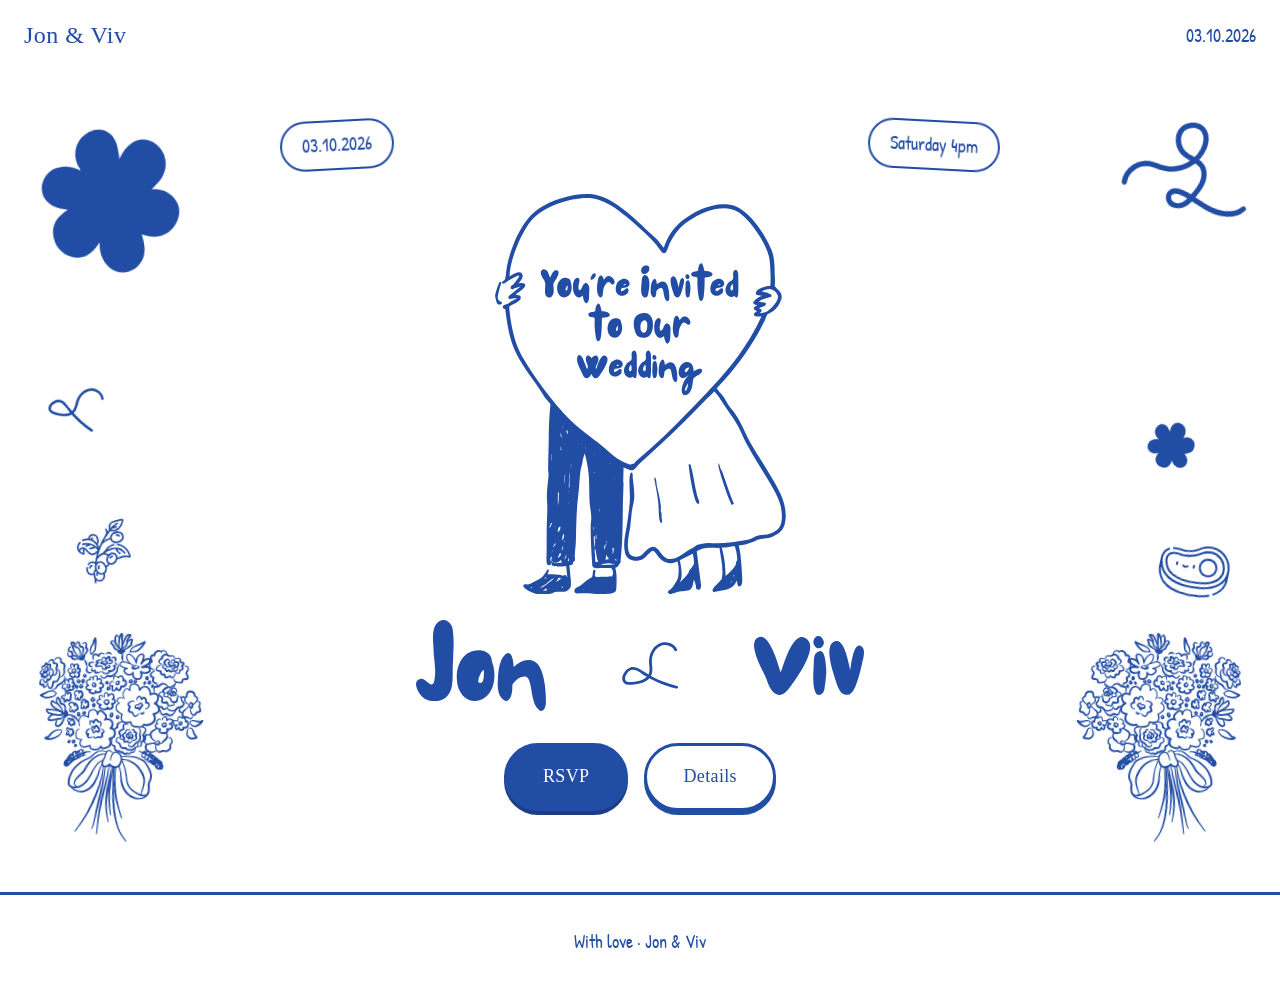
==== index.html @ f6b3a181 "Wedding RSVP for Oct 3" ====
<!DOCTYPE html>
<html lang="en-GB">
<head>
  <meta charset="UTF-8" />
  <meta name="viewport" content="width=device-width, initial-scale=1" />
  <title>Jon &amp; Viv: We Ball · 3 October 2026</title>
  <meta name="description" content="Jon &amp; Viv are getting married — Saturday 3 October 2026 in Bandar Puteri Puchong." />
  <link rel="preconnect" href="https://fonts.googleapis.com">
  <link rel="preconnect" href="https://fonts.gstatic.com" crossorigin>
  <link href="https://fonts.googleapis.com/css2?family=Chewy&family=Patrick+Hand&family=Inter:wght@400;500;600&display=swap" rel="stylesheet">
  <link rel="stylesheet" href="css/style.css" />
  <link rel="icon" href="data:image/svg+xml,%3Csvg xmlns='http://www.w3.org/2000/svg' viewBox='0 0 32 32'%3E%3Cpath d='M16 26C12 22 6 18 6 12C6 9 8.5 7 11.5 7C13.5 7 15 8 16 9.5C17 8 18.5 7 20.5 7C23.5 7 26 9 26 12C26 18 20 22 16 26Z' fill='%23224da5'/%3E%3C/svg%3E" />
</head>
<body>

  <nav class="site-nav fade-in" style="--delay: 100ms">
    <a href="index.html" class="nav-brand">Jon &amp; Viv</a>
    <span class="handwritten" style="color: var(--blue); font-size: 1.125rem;">03.10.2026</span>
  </nav>

  <section class="hero">

    <!-- Decorative SVG corners — outer div handles pop-in entrance,
         inner div handles continuous spin/sway so they don't fight. -->

    <div class="hero-doodle hero-doodle-tl pop-in" style="--delay: 600ms; --rot: -8deg;">
      <div class="anim-spin"><img src="img/flower.svg" alt="" /></div>
    </div>

    <div class="hero-doodle hero-doodle-tr pop-in" style="--delay: 800ms; --rot: 12deg;">
      <div class="anim-scribble-bob"><img src="img/scribble-1.svg" alt="" /></div>
    </div>

    <div class="hero-doodle hero-doodle-bl pop-in" style="--delay: 1000ms; --rot: 6deg;">
      <div class="anim-sway"><img src="img/bouquet.svg" alt="" /></div>
    </div>

    <div class="hero-doodle hero-doodle-br pop-in" style="--delay: 1100ms; --rot: -6deg;">
      <div class="anim-sway anim-sway-reverse"><img src="img/bouquet.svg" alt="" style="transform: scaleX(-1);" /></div>
    </div>

    <!-- Extra scattered accents in the mid-margins (desktop only) -->
    <div class="hero-doodle pop-in hide-on-mobile" style="top: 38%; left: 4%; width: 50px; --delay: 1300ms; --rot: 20deg;">
      <img src="img/scribble-2.svg" alt="" />
    </div>
    <div class="hero-doodle pop-in hide-on-mobile" style="top: 42%; right: 6%; width: 60px; --delay: 1400ms; --rot: -25deg;">
      <img src="img/flower.svg" alt="" />
    </div>
    <div class="hero-doodle pop-in hide-on-mobile" style="bottom: 38%; left: 6%; width: 56px; --delay: 1500ms; --rot: -15deg;">
      <img src="img/drink.svg" alt="" />
    </div>
    <div class="hero-doodle pop-in hide-on-mobile" style="bottom: 35%; right: 4%; width: 70px; --delay: 1600ms; --rot: 12deg;">
      <img src="img/beef.svg" alt="" />
    </div>

    <div style="position: relative; z-index: 2; max-width: 720px; width: 100%;">

      <!-- Date + time pills -->
      <div class="hero-pills">
        <span class="pill hero-pill-left pop-in" style="--delay: 200ms; --rot: -3deg;">03.10.2026</span>
        <span class="pill hero-pill-right pop-in" style="--delay: 350ms; --rot: 3deg;">Saturday 4pm</span>
      </div>

      <!-- Bride + groom illustration — your full invite card centrepiece
           (already includes the "You're invited" heart text inside) -->
      <div class="hero-couple-illo fade-in wiggle" style="--delay: 500ms;">
        <div class="couple-float">
          <img src="img/bride-groom.svg" alt="You're invited to our wedding — Jon and Viv" />
        </div>
      </div>

      <!-- Jon & Viv name labels — using your chunky brush SVGs.
           A tiny scribble sits between them for the "&" moment. -->
      <div class="hero-names">
        <img src="img/jon.svg" alt="Jon"
             class="fade-in"
             style="--delay: 900ms; transform: rotate(-3deg); width: clamp(80px, 14vw, 130px); height: auto;" />
        <img src="img/scribble-2.svg" alt=""
             class="fade-in"
             style="--delay: 1000ms; width: clamp(36px, 6vw, 56px); height: auto;" />
        <img src="img/viv.svg" alt="Viv"
             class="fade-in"
             style="--delay: 1100ms; transform: rotate(3deg); width: clamp(70px, 12vw, 110px); height: auto;" />
      </div>

      <!-- CTA -->
      <div class="hero-cta fade-in" style="--delay: 1300ms;">
        <div class="btn-row">
          <a href="rsvp.html" class="btn">RSVP</a>
          <a href="details.html" class="btn btn-outline">Details</a>
        </div>
      </div>

    </div>
  </section>

  <footer class="site-footer">
    With love · Jon &amp; Viv
  </footer>

  <script src="js/main.js"></script>
</body>
</html>
---- css/style.css ----
/* ============================================
   Jon & Viv: We Ball
   Design system: bold blue, chunky doodly
   ============================================ */

:root {
  /* Colour — Bold blue on white */
  --blue: #224da5;
  --blue-dark: #1a3d85;
  --blue-light: #4d75c7;
  --blue-soft: #eaf0fb;
  --blue-tint: #f5f8fd;
  --white: #FFFFFF;
  --cream: #FFFCF5;
  --ink: #0d1c3d;
  --ink-soft: #4a5a7a;
  --line: #c5d3ed;

  /* Type */
  --font-display: "Chewy", "Comic Sans MS", cursive;
  --font-accent: "Patrick Hand", "Comic Sans MS", cursive;
  --font-body: "Inter", -apple-system, BlinkMacSystemFont, "Segoe UI", sans-serif;

  /* Spacing — 8px grid */
  --space-1: 0.25rem;
  --space-2: 0.5rem;
  --space-3: 1rem;
  --space-4: 1.5rem;
  --space-5: 2rem;
  --space-6: 3rem;
  --space-7: 4rem;
  --space-8: 6rem;
  --space-9: 8rem;

  /* Motion */
  --ease-out: cubic-bezier(0.22, 1, 0.36, 1);
  --ease-bounce: cubic-bezier(0.34, 1.56, 0.64, 1);
  --ease-soft: cubic-bezier(0.4, 0, 0.2, 1);
  --dur-fast: 200ms;
  --dur-med: 400ms;
  --dur-slow: 800ms;

  /* Layout */
  --container: 1140px;
  --container-narrow: 760px;
  --radius-pill: 999px;
}

/* ============================================
   Base
   ============================================ */
*, *::before, *::after { box-sizing: border-box; }

html { scroll-behavior: smooth; }

body {
  margin: 0;
  background: var(--white);
  color: var(--ink);
  font-family: var(--font-body);
  font-weight: 400;
  font-size: 16px;
  line-height: 1.65;
  -webkit-font-smoothing: antialiased;
  -moz-osx-font-smoothing: grayscale;
  text-rendering: optimizeLegibility;
  overflow-x: hidden;
}

img, svg { display: block; max-width: 100%; }

a { color: inherit; text-decoration: none; }

button { font-family: inherit; cursor: pointer; }

/* ============================================
   Typography
   ============================================ */
h1, h2, h3 {
  font-family: var(--font-display);
  font-weight: 400;
  letter-spacing: 0;
  margin: 0;
  color: var(--blue);
  line-height: 1.05;
}

.display-xxl { font-size: clamp(3rem, 9vw, 7rem); line-height: 0.95; }
.display-xl  { font-size: clamp(2.5rem, 7vw, 5.5rem); line-height: 1; }
.display-l   { font-size: clamp(2rem, 5vw, 4rem); line-height: 1.05; }
.display-m   { font-size: clamp(1.75rem, 3.5vw, 2.75rem); line-height: 1.1; }

h2 { font-size: clamp(2rem, 5vw, 3.5rem); }
h3 { font-size: clamp(1.5rem, 3vw, 2rem); }

p { margin: 0 0 1em; }
p:last-child { margin-bottom: 0; }

.handwritten {
  font-family: var(--font-accent);
  font-weight: 400;
}

.lede {
  font-family: var(--font-accent);
  font-size: clamp(1.25rem, 2vw, 1.625rem);
  color: var(--blue);
  line-height: 1.4;
}

.eyebrow {
  display: inline-block;
  font-family: var(--font-accent);
  font-size: 1.125rem;
  color: var(--blue);
}

/* ============================================
   Layout
   ============================================ */
.container {
  width: 100%;
  max-width: var(--container);
  margin: 0 auto;
  padding: 0 var(--space-4);
}
.container-narrow {
  max-width: var(--container-narrow);
}

.section {
  padding: var(--space-7) 0;
}
.section-tight { padding: var(--space-6) 0; }

/* ============================================
   Site chrome
   ============================================ */
.site-nav {
  position: relative;
  z-index: 10;
  padding: var(--space-3) var(--space-4);
  display: flex;
  justify-content: space-between;
  align-items: center;
}
.nav-brand {
  font-family: var(--font-display);
  font-size: 1.5rem;
  color: var(--blue);
  letter-spacing: 0.02em;
}
.nav-back {
  font-family: var(--font-accent);
  font-size: 1.125rem;
  color: var(--blue);
  display: inline-flex;
  align-items: center;
  gap: var(--space-2);
  transition: transform var(--dur-fast) var(--ease-bounce);
}
.nav-back:hover { transform: translateX(-4px); }
.nav-back::before {
  content: "←";
  font-size: 1.25rem;
}

.site-footer {
  border-top: 3px solid var(--blue);
  padding: var(--space-5) 0;
  text-align: center;
  font-family: var(--font-accent);
  font-size: 1.125rem;
  color: var(--blue);
}

/* ============================================
   Buttons (chunky pill style)
   ============================================ */
.btn {
  display: inline-flex;
  align-items: center;
  justify-content: center;
  gap: var(--space-2);
  padding: 1rem 2.25rem;
  font-family: var(--font-display);
  font-size: 1.125rem;
  font-weight: 400;
  letter-spacing: 0.02em;
  border: 3px solid var(--blue);
  background: var(--blue);
  color: var(--white);
  border-radius: var(--radius-pill);
  cursor: pointer;
  transition: transform var(--dur-fast) var(--ease-bounce),
              box-shadow var(--dur-fast) var(--ease-soft),
              background var(--dur-fast) var(--ease-soft);
  box-shadow: 0 4px 0 var(--blue-dark);
  position: relative;
  text-decoration: none;
}
.btn:hover {
  transform: translateY(-2px) rotate(-1deg);
  box-shadow: 0 6px 0 var(--blue-dark);
}
.btn:active {
  transform: translateY(2px);
  box-shadow: 0 2px 0 var(--blue-dark);
}
.btn:focus-visible {
  outline: 3px dashed var(--blue);
  outline-offset: 4px;
}

.btn-outline {
  background: var(--white);
  color: var(--blue);
  box-shadow: 0 4px 0 var(--blue);
}
.btn-outline:hover {
  background: var(--blue-soft);
  box-shadow: 0 6px 0 var(--blue);
}

.btn-row {
  display: flex;
  flex-wrap: wrap;
  gap: var(--space-3);
  justify-content: center;
  margin-top: var(--space-5);
}

/* ============================================
   Pills (date/time badges)
   ============================================ */
.pill {
  display: inline-flex;
  align-items: center;
  padding: 0.5rem 1.25rem;
  border: 2.5px solid var(--blue);
  border-radius: var(--radius-pill);
  font-family: var(--font-accent);
  font-size: 1.125rem;
  color: var(--blue);
  background: var(--white);
  white-space: nowrap;
}

/* ============================================
   Hero (Welcome page)
   ============================================ */
.hero {
  position: relative;
  min-height: calc(100vh - 80px);
  display: flex;
  flex-direction: column;
  align-items: center;
  justify-content: center;
  text-align: center;
  padding: var(--space-5) var(--space-4) var(--space-7);
  overflow: hidden;
}

.hero-pills {
  display: flex;
  justify-content: space-between;
  align-items: center;
  width: 100%;
  max-width: 720px;
  margin: 0 auto var(--space-4);
  gap: var(--space-3);
}
.hero-pill-left  { transform: rotate(-3deg); }
.hero-pill-right { transform: rotate(3deg); }

/* Big chunky heart with text inside */
.hero-heart {
  position: relative;
  width: 100%;
  max-width: 340px;
  aspect-ratio: 1 / 0.95;
  margin: 0 auto;
}
.hero-heart svg {
  width: 100%;
  height: 100%;
  overflow: visible;
}
.hero-heart-text {
  position: absolute;
  inset: 18% 14% 22%;
  display: flex;
  align-items: center;
  justify-content: center;
  text-align: center;
  font-family: var(--font-display);
  font-size: clamp(1.25rem, 3vw, 2rem);
  color: var(--blue);
  line-height: 1.1;
  pointer-events: none;
}

/* Couple silhouette area below heart (placeholder) */
.hero-couple {
  width: 100%;
  max-width: 220px;
  margin: -6% auto 0;
  position: relative;
  aspect-ratio: 1 / 0.9;
}
.hero-couple svg {
  width: 100%;
  height: 100%;
}

/* Jon / Viv name labels (uses SVG images) flanking a tiny scribble */
.hero-names {
  display: flex;
  justify-content: space-between;
  align-items: center;
  width: 100%;
  max-width: 480px;
  margin: var(--space-4) auto 0;
  padding: 0 var(--space-3);
  gap: var(--space-3);
}
.hero-names img { display: block; }

/* Floral / doodle corners */
.hero-doodle {
  position: absolute;
  color: var(--blue);
  opacity: 0.9;
  pointer-events: none;
}
.hero-doodle-tl { top: 5%;  left: 2%;  width: clamp(80px, 14vw, 180px); }
.hero-doodle-tr { top: 6%;  right: 2%; width: clamp(60px, 10vw, 140px); }
.hero-doodle-bl { bottom: 6%; left: 2%;  width: clamp(80px, 14vw, 180px); }
.hero-doodle-br { bottom: 6%; right: 2%; width: clamp(80px, 14vw, 180px); }

/* Hero CTA */
.hero-cta {
  margin-top: var(--space-4);
  position: relative;
  z-index: 5;
}

/* ============================================
   Page header (subpages)
   ============================================ */
.page-head {
  text-align: center;
  padding: var(--space-6) var(--space-4) var(--space-5);
  position: relative;
}
.page-head h1 {
  font-family: var(--font-display);
  font-size: clamp(3rem, 8vw, 5.5rem);
  color: var(--blue);
  margin-bottom: var(--space-3);
}
.page-head .eyebrow {
  margin-bottom: var(--space-2);
}

/* ============================================
   Details page — two-panel schedule + location
   ============================================ */
.split {
  display: grid;
  grid-template-columns: 1fr 1fr;
  gap: 0;
  border: 4px solid var(--blue);
  border-radius: 24px;
  overflow: hidden;
  position: relative;
  background: var(--white);
}
@media (max-width: 768px) {
  .split { grid-template-columns: 1fr; }
}

.split-panel {
  padding: var(--space-6) var(--space-5);
  position: relative;
  min-height: 540px;
}
.split-panel-light {
  background: var(--white);
  color: var(--blue);
}
.split-panel-dark {
  background: var(--blue);
  color: var(--white);
}
.split-panel h2 {
  font-family: var(--font-display);
  font-size: clamp(2.5rem, 5vw, 3.5rem);
  margin-bottom: var(--space-5);
  display: flex;
  align-items: center;
  gap: var(--space-3);
}
.split-panel-light h2 { color: var(--blue); }
.split-panel-dark h2  { color: var(--white); }

.split-panel-doodle {
  position: absolute;
  opacity: 0.95;
  pointer-events: none;
}

/* Tints a blue-filled SVG white so it reads on a blue background */
.white-filter {
  filter: brightness(0) invert(1);
}

/* Inline icon next to a label (e.g. drink next to "Reception") */
.inline-icon {
  display: inline-block;
  width: 22px;
  height: 22px;
  vertical-align: -4px;
  margin-right: 6px;
}

/* Schedule timeline */
.schedule {
  display: flex;
  flex-direction: column;
  gap: var(--space-4);
}
.schedule-row {
  display: grid;
  grid-template-columns: 84px 1fr;
  gap: var(--space-3);
  align-items: baseline;
}
.schedule-time {
  font-family: var(--font-display);
  font-size: 1.5rem;
  color: var(--blue);
  display: flex;
  align-items: baseline;
  gap: 4px;
}
.schedule-time small {
  font-family: var(--font-accent);
  font-size: 0.875rem;
  color: var(--blue);
}
.schedule-line {
  border-bottom: 2px solid var(--blue);
  padding-bottom: 2px;
  font-family: var(--font-accent);
  font-size: 1.0625rem;
  color: var(--blue);
  min-height: 1.8em;
}
.schedule-line:empty::after {
  content: " ";
}

/* Location panel rows */
.loc-row { margin-bottom: var(--space-4); }
.loc-label {
  font-family: var(--font-body);
  font-weight: 600;
  font-size: 1rem;
  color: var(--white);
  letter-spacing: 0.02em;
  margin-bottom: 4px;
}
.loc-value {
  font-family: var(--font-display);
  font-size: clamp(1.5rem, 2.5vw, 2rem);
  color: var(--white);
  line-height: 1.1;
}

.loc-note {
  margin-top: var(--space-6);
  padding-top: var(--space-3);
}
.loc-note-label {
  font-family: var(--font-accent);
  font-size: 1.25rem;
  color: var(--white);
  margin-bottom: 4px;
}
.loc-note-body {
  font-family: var(--font-accent);
  font-size: 1.125rem;
  color: var(--white);
  line-height: 1.4;
}

/* Map link button */
.map-cta {
  margin-top: var(--space-5);
  text-align: center;
}

/* RSVP page title — smaller + balanced wrap so "Agenda?" doesn't orphan */
.rsvp-title {
  font-size: clamp(1.875rem, 4.5vw, 2.875rem) !important;
  line-height: 1.1 !important;
  max-width: 720px;
  margin: 0 auto;
  text-wrap: balance;
}

/* ============================================
   RSVP form (native, posts to Formspree)
   ============================================ */
.form-wrap {
  padding: var(--space-3) 0 var(--space-7);
}
.form-grid {
  display: flex;
  flex-direction: column;
  gap: var(--space-5);
}

.field {
  display: flex;
  flex-direction: column;
  gap: var(--space-2);
}
.field-row {
  display: grid;
  grid-template-columns: 1fr 1fr;
  gap: var(--space-3);
}
@media (max-width: 540px) {
  .field-row { grid-template-columns: 1fr; }
}

.field-label {
  font-family: var(--font-accent);
  font-size: 1.25rem;
  color: var(--blue);
  font-weight: 400;
}
.field-label .req { color: var(--blue); }
.field-hint {
  font-family: var(--font-accent);
  font-size: 1rem;
  color: var(--ink-soft);
  font-style: italic;
  margin: 0;
}

.field-input,
.field-textarea {
  width: 100%;
  padding: 0.75rem 1rem;
  border: 2.5px solid var(--blue);
  border-radius: 12px;
  background: var(--white);
  color: var(--ink);
  font-family: var(--font-body);
  font-size: 1rem;
  font-weight: 400;
  transition: border-color var(--dur-fast) var(--ease-soft),
              box-shadow var(--dur-fast) var(--ease-soft);
}
.field-input:focus,
.field-textarea:focus {
  outline: none;
  border-color: var(--blue-dark);
  box-shadow: 0 0 0 3px rgba(34, 77, 165, 0.18);
}
.field-input::placeholder,
.field-textarea::placeholder {
  color: var(--ink-soft);
  opacity: 0.5;
}
.field-textarea {
  min-height: 90px;
  resize: vertical;
  font-family: var(--font-body);
}

/* Choice (radio) group — chunky chips */
.choice-group {
  display: grid;
  grid-template-columns: 1fr 1fr;
  gap: var(--space-2);
}
.choice-group-3 {
  grid-template-columns: 1fr 1fr 1fr;
}
@media (max-width: 540px) {
  .choice-group,
  .choice-group-3 { grid-template-columns: 1fr; }
}
.choice {
  position: relative;
}
.choice input {
  position: absolute;
  opacity: 0;
  pointer-events: none;
}
.choice label {
  display: block;
  padding: 0.75rem 1rem;
  border: 2.5px solid var(--blue);
  border-radius: 12px;
  text-align: center;
  cursor: pointer;
  transition: background var(--dur-fast) var(--ease-soft),
              color var(--dur-fast) var(--ease-soft),
              transform var(--dur-fast) var(--ease-bounce);
  font-family: var(--font-display);
  font-size: 1.0625rem;
  color: var(--blue);
  background: var(--white);
  line-height: 1.2;
}
.choice label small {
  font-family: var(--font-accent);
  font-size: 0.875rem;
  font-weight: 400;
  display: block;
  margin-top: 2px;
  opacity: 0.85;
}
.choice input:checked + label {
  background: var(--blue);
  color: var(--white);
  transform: translateY(-2px);
  box-shadow: 0 4px 0 var(--blue-dark);
}
.choice input:focus-visible + label {
  outline: 3px dashed var(--blue);
  outline-offset: 3px;
}
.choice label:hover {
  background: var(--blue-soft);
}
.choice input:checked + label:hover {
  background: var(--blue-dark);
}

/* Conditional field (plus-one name) */
.field-conditional {
  max-height: 0;
  opacity: 0;
  overflow: hidden;
  transition: max-height 500ms var(--ease-out),
              opacity 320ms var(--ease-soft);
}
.field-conditional.is-open {
  max-height: 160px;
  opacity: 1;
  transition: max-height 500ms var(--ease-out),
              opacity 320ms var(--ease-soft) 100ms;
}
.field-conditional-inner {
  display: flex;
  flex-direction: column;
  gap: var(--space-2);
  padding-top: var(--space-3);
}

/* Hide attending-only fields when "No, tragically" is selected */
.form-grid[data-attendance="no"] .field-attending {
  display: none;
}

/* Submit + status */
.form-submit {
  display: flex;
  justify-content: center;
  margin-top: var(--space-3);
}
.form-status {
  text-align: center;
  margin-top: var(--space-2);
  font-family: var(--font-accent);
  font-size: 1.0625rem;
  color: var(--blue);
  min-height: 1.5em;
}
.form-status.is-error { color: #B85C50; }
.form-status.is-info  { color: var(--ink-soft); }
.btn[disabled] { opacity: 0.6; cursor: progress; }

/* Validation errors */
.field-error {
  display: none;
  font-family: var(--font-accent);
  font-size: 1rem;
  color: #B85C50;
  margin-top: 4px;
}
.field.has-error .field-input,
.field.has-error .field-textarea {
  border-color: #B85C50;
}
.field.has-error .choice label {
  border-color: #C77A6F;
}
.field.has-error .field-error {
  display: block;
}

/* ============================================
   Thank you page
   ============================================ */
.thanks {
  min-height: 100vh;
  display: flex;
  flex-direction: column;
  align-items: center;
  justify-content: center;
  text-align: center;
  padding: var(--space-7) var(--space-4);
  position: relative;
  overflow: hidden;
}
.thanks-inner { max-width: 720px; position: relative; z-index: 2; }
.thanks h1 {
  font-family: var(--font-display);
  font-size: clamp(3rem, 8vw, 5.5rem);
  color: var(--blue);
  margin-bottom: var(--space-3);
}
.thanks p {
  font-family: var(--font-accent);
  font-size: clamp(1.25rem, 2vw, 1.625rem);
  color: var(--blue);
  line-height: 1.4;
}

/* Confetti (re-used from family site pattern) */
.confetti {
  position: absolute;
  inset: 0;
  pointer-events: none;
  overflow: hidden;
}
.confetti-piece {
  position: absolute;
  top: 50%;
  left: 50%;
  width: 10px;
  height: 16px;
  border-radius: 2px;
  opacity: 0;
  transform: translate(-50%, -50%);
  animation: confetti-burst 2400ms cubic-bezier(0.22, 1, 0.36, 1) forwards;
  animation-delay: var(--d, 0ms);
}
@keyframes confetti-burst {
  0%   { transform: translate(-50%, -50%) rotate(0) scale(0.2); opacity: 0; }
  15%  { opacity: 1; }
  100% { transform:
           translate(calc(-50% + var(--x, 0px)),
                     calc(-50% + var(--y, 0px)))
           rotate(var(--r, 360deg))
           scale(1);
         opacity: 0; }
}

/* ============================================
   Doodle accents (placeholder SVGs)
   ============================================ */
.doodle-asterisk {
  display: inline-block;
  color: var(--blue);
}

/* ============================================
   Entrance animations
   ============================================ */
.fade-in {
  opacity: 0;
  transform: translateY(16px);
  animation: fade-in 700ms var(--ease-out) forwards;
  animation-delay: var(--delay, 0ms);
}
@keyframes fade-in {
  to { opacity: 1; transform: translateY(0); }
}

.pop-in {
  opacity: 0;
  transform: scale(0.7) rotate(var(--rot, 0deg));
  animation: pop-in 600ms var(--ease-bounce) forwards;
  animation-delay: var(--delay, 0ms);
}
@keyframes pop-in {
  to { opacity: 1; transform: scale(1) rotate(var(--rot, 0deg)); }
}

/* Wiggle on hover for fun elements */
.wiggle:hover {
  animation: wiggle 600ms var(--ease-bounce);
}
@keyframes wiggle {
  0%, 100% { transform: rotate(0); }
  25%      { transform: rotate(-4deg); }
  75%      { transform: rotate(4deg); }
}

/* ============================================
   Page-level decorative scatter
   ============================================ */
body { position: relative; }

.page-doodles {
  position: absolute;
  inset: 0;
  pointer-events: none;
  overflow: hidden;
  z-index: 0;
}
.page-doodle {
  position: absolute;
  pointer-events: none;
  display: block;
}
.page-doodle img { display: block; width: 100%; height: auto; }

/* Ensure page content stays above the scatter */
.site-nav, .page-head, .hero, .section, .form-wrap, .thanks, .site-footer,
.split, .rsvp-frame-wrap {
  position: relative;
  z-index: 1;
}

/* Hide some doodles on small screens so they don't crowd the form */
@media (max-width: 720px) {
  .page-doodle.hide-on-mobile { display: none; }
}
@media (max-width: 1080px) {
  .page-doodle.hide-on-tablet { display: none; }
}
/* Goose stays above the footer's blue line */
.page-doodle.goose-peek { z-index: 3; }

/* ============================================
   Decorative animations — slow ambient motion
   ============================================ */

/* Slow continuous rotation (the corner flower) */
.anim-spin {
  display: block;
  width: 100%;
  animation: anim-spin 24s linear infinite;
  transform-origin: center;
}
@keyframes anim-spin {
  to { transform: rotate(360deg); }
}

/* Gentle sway, like a bouquet in a breeze */
.anim-sway {
  display: block;
  width: 100%;
  animation: anim-sway 5s ease-in-out infinite;
  transform-origin: bottom center;
}
.anim-sway-reverse { animation-direction: reverse; animation-duration: 6s; }
@keyframes anim-sway {
  0%, 100% { transform: rotate(-3.5deg); }
  50%      { transform: rotate(3.5deg); }
}

/* Bobby scribble loop */
.anim-scribble-bob {
  display: block;
  width: 100%;
  animation: anim-scribble-bob 4s ease-in-out infinite;
  transform-origin: center;
}
@keyframes anim-scribble-bob {
  0%, 100% { transform: translateY(0) rotate(0deg); }
  50%      { transform: translateY(-8px) rotate(6deg); }
}

/* Couple illustration — gentle float */
.couple-float {
  display: block;
  width: 100%;
  animation: couple-float 4.5s ease-in-out infinite;
}
@keyframes couple-float {
  0%, 100% { transform: translateY(0); }
  50%      { transform: translateY(-6px); }
}

/* Hero couple-illustration wrapper — the full invite centrepiece */
.hero-couple-illo {
  width: 100%;
  max-width: 320px;
  margin: var(--space-3) auto var(--space-3);
  position: relative;
  z-index: 1;
}
.hero-couple-illo img {
  width: 100%;
  height: auto;
  display: block;
}

/* ============================================
   Runaway cat
   ============================================ */
.cat-runaway {
  transition: transform 500ms cubic-bezier(0.22, 1, 0.36, 1);
  cursor: pointer;
  will-change: transform;
  display: inline-block;
}
.cat-runaway img { pointer-events: none; }

/* Startled tooltip — shows when cursor is near (desktop) or after tap (mobile) */
.cat-tooltip {
  position: absolute;
  bottom: calc(100% + 8px);
  left: 50%;
  transform: translate(-50%, 8px);
  padding: 4px 12px;
  background: var(--white);
  border: 2.5px solid var(--blue);
  border-radius: 16px;
  font-family: var(--font-display);
  font-size: 1.125rem;
  color: var(--blue);
  white-space: nowrap;
  opacity: 0;
  pointer-events: none;
  transition: opacity 180ms var(--ease-soft),
              transform 220ms var(--ease-bounce);
  box-shadow: 0 3px 0 var(--blue);
  z-index: 10;
}
.cat-runaway.is-startled .cat-tooltip {
  opacity: 1;
  transform: translate(-50%, 0);
}

/* Scroll reveal */
.reveal {
  opacity: 0;
  transform: translateY(24px);
  transition: opacity 800ms var(--ease-out),
              transform 800ms var(--ease-out);
}
.reveal.in-view {
  opacity: 1;
  transform: translateY(0);
}
.reveal-delay-1 { transition-delay: 120ms; }
.reveal-delay-2 { transition-delay: 240ms; }
.reveal-delay-3 { transition-delay: 360ms; }

/* ============================================
   Accessibility — reduced motion
   ============================================ */
@media (prefers-reduced-motion: reduce) {
  *,
  *::before,
  *::after {
    animation-duration: 0.01ms !important;
    animation-iteration-count: 1 !important;
    transition-duration: 0.01ms !important;
    scroll-behavior: auto !important;
  }
  .reveal { opacity: 1; transform: none; }
}

/* ============================================
   Responsive tweaks
   ============================================ */
@media (max-width: 600px) {
  .hero-pills { flex-direction: column; gap: var(--space-2); }
  .hero-pill-left, .hero-pill-right { transform: none; }
  .hero-names { font-size: 1.75rem; }
  .schedule-row { grid-template-columns: 72px 1fr; }
  .btn { padding: 0.875rem 1.75rem; font-size: 1rem; }
}
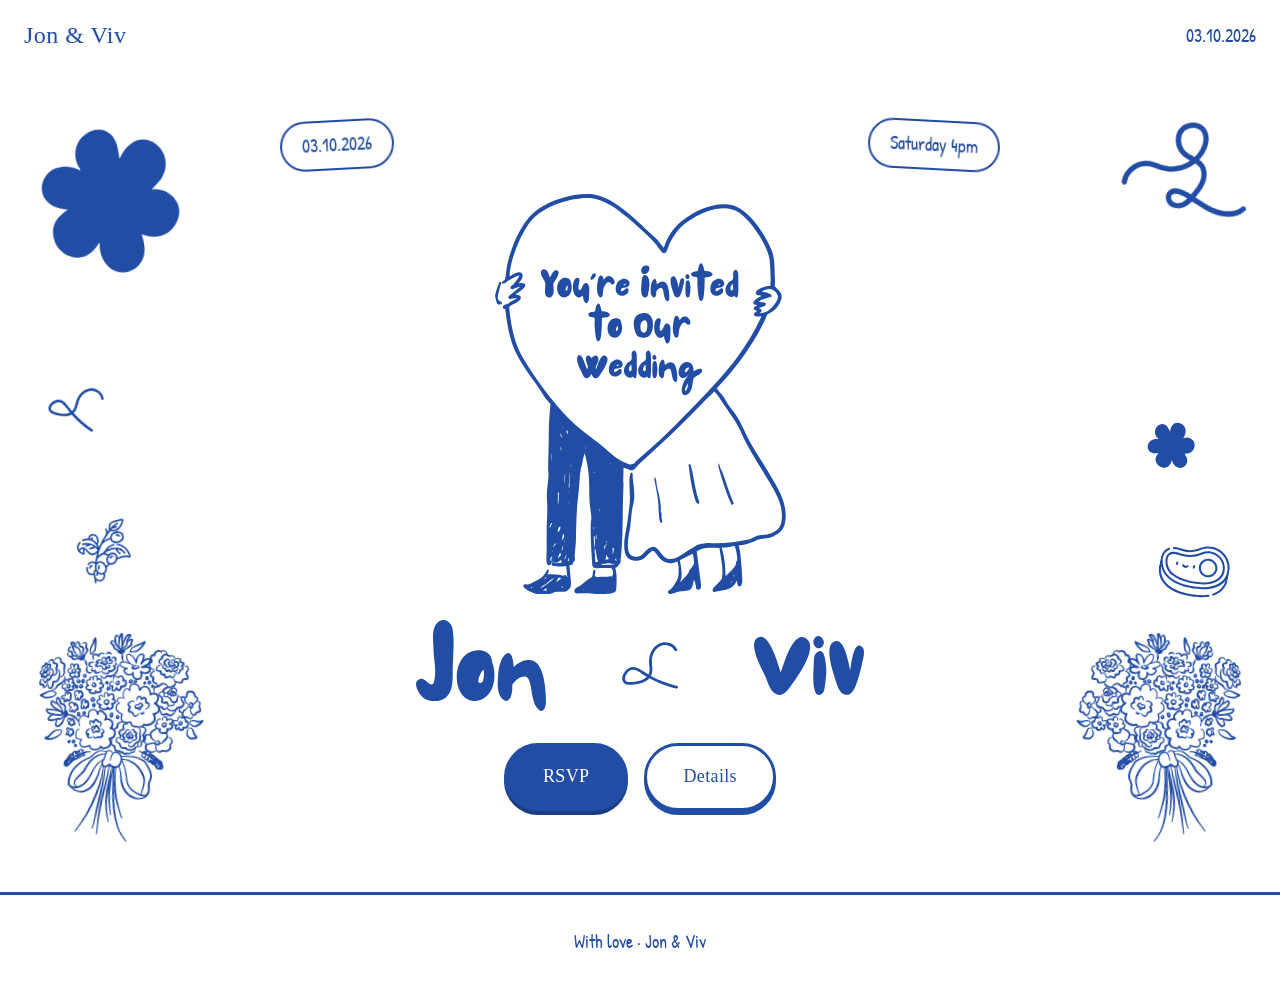
==== commit 1f6018d5: "Fixed hover disappearing for image elements" ====
--- a/index.html
+++ b/index.html
@@ -61,11 +61,15 @@
         <span class="pill hero-pill-right pop-in" style="--delay: 350ms; --rot: 3deg;">Saturday 4pm</span>
       </div>
 
-      <!-- Bride + groom illustration — your full invite card centrepiece
-           (already includes the "You're invited" heart text inside) -->
-      <div class="hero-couple-illo fade-in wiggle" style="--delay: 500ms;">
-        <div class="couple-float">
-          <img src="img/bride-groom.svg" alt="You're invited to our wedding — Jon and Viv" />
+      <!-- Bride + groom illustration — your full invite card centrepiece.
+           Layers: outer fade-in (entrance) > wiggle (hover effect) > couple-float
+           (continuous gentle float). Each animation lives on its own element so
+           they don't override each other. -->
+      <div class="hero-couple-illo fade-in" style="--delay: 500ms;">
+        <div class="wiggle">
+          <div class="couple-float">
+            <img src="img/bride-groom.svg" alt="You're invited to our wedding — Jon and Viv" />
+          </div>
         </div>
       </div>
 
--- a/css/style.css
+++ b/css/style.css
@@ -495,10 +495,13 @@
   line-height: 1.4;
 }
 
-/* Map link button */
+/* Map link button row — flex so buttons stack with gap on mobile */
 .map-cta {
   margin-top: var(--space-5);
-  text-align: center;
+  display: flex;
+  flex-wrap: wrap;
+  justify-content: center;
+  gap: var(--space-3);
 }
 
 /* RSVP page title — smaller + balanced wrap so "Agenda?" doesn't orphan */
@@ -832,12 +835,12 @@
   z-index: 1;
 }
 
-/* Hide some doodles on small screens so they don't crowd the form */
+/* Generalised mobile/tablet hide — works on ANY element, not just .page-doodle */
 @media (max-width: 720px) {
-  .page-doodle.hide-on-mobile { display: none; }
+  .hide-on-mobile { display: none !important; }
 }
 @media (max-width: 1080px) {
-  .page-doodle.hide-on-tablet { display: none; }
+  .hide-on-tablet { display: none !important; }
 }
 /* Goose stays above the footer's blue line */
 .page-doodle.goose-peek { z-index: 3; }
@@ -910,13 +913,34 @@
 /* ============================================
    Runaway cat
    ============================================ */
+/* Centred zone between the page title and the next section — gives the cat
+   space to scoot left or right with nothing to clip into. */
+.cat-zone {
+  display: flex;
+  justify-content: center;
+  align-items: center;
+  padding: var(--space-3) var(--space-4) var(--space-4);
+  position: relative;
+  z-index: 3;
+}
 .cat-runaway {
+  position: relative;
+  display: inline-block;
+  width: 80px;
+  cursor: pointer;
+  pointer-events: auto;
   transition: transform 500ms cubic-bezier(0.22, 1, 0.36, 1);
-  cursor: pointer;
   will-change: transform;
-  display: inline-block;
-}
-.cat-runaway img { pointer-events: none; }
+}
+.cat-runaway img {
+  width: 100%;
+  height: auto;
+  display: block;
+  pointer-events: none;
+}
+@media (max-width: 600px) {
+  .cat-runaway { width: 64px; }
+}
 
 /* Startled tooltip — shows when cursor is near (desktop) or after tap (mobile) */
 .cat-tooltip {
